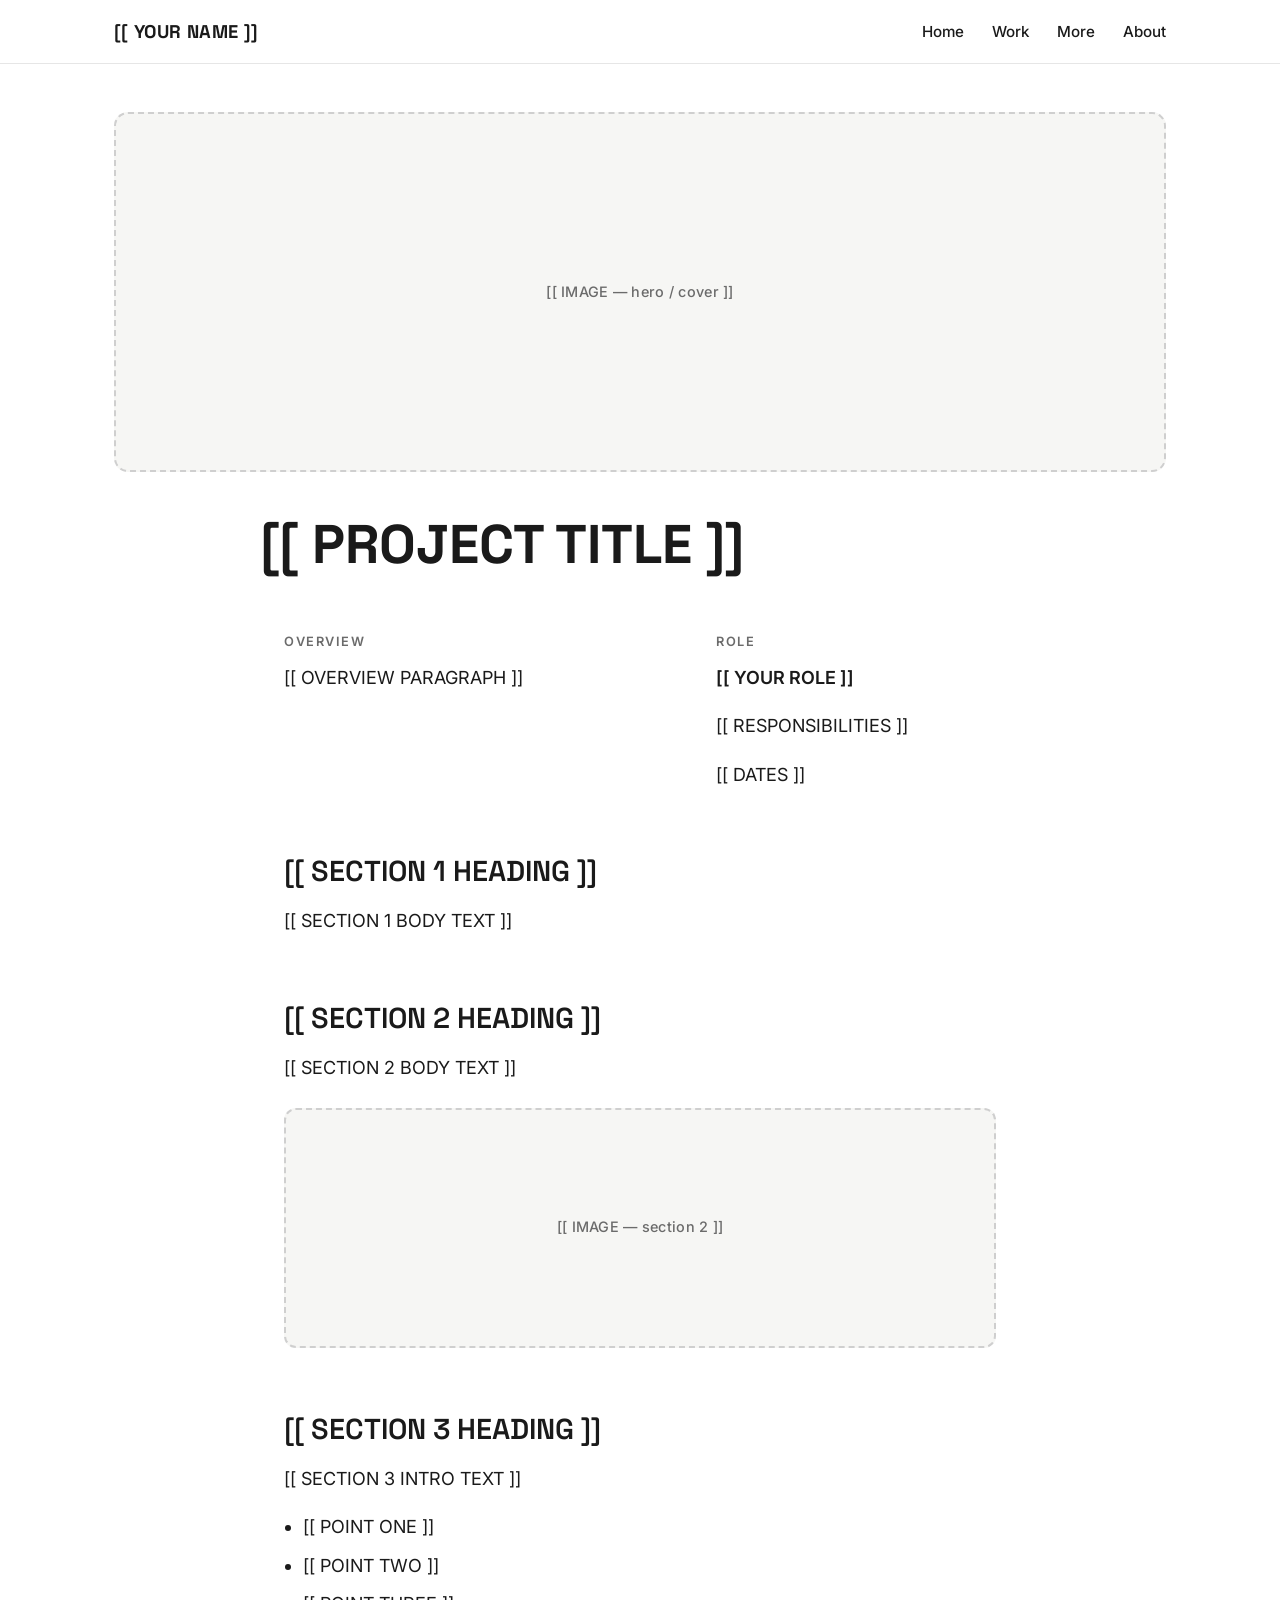
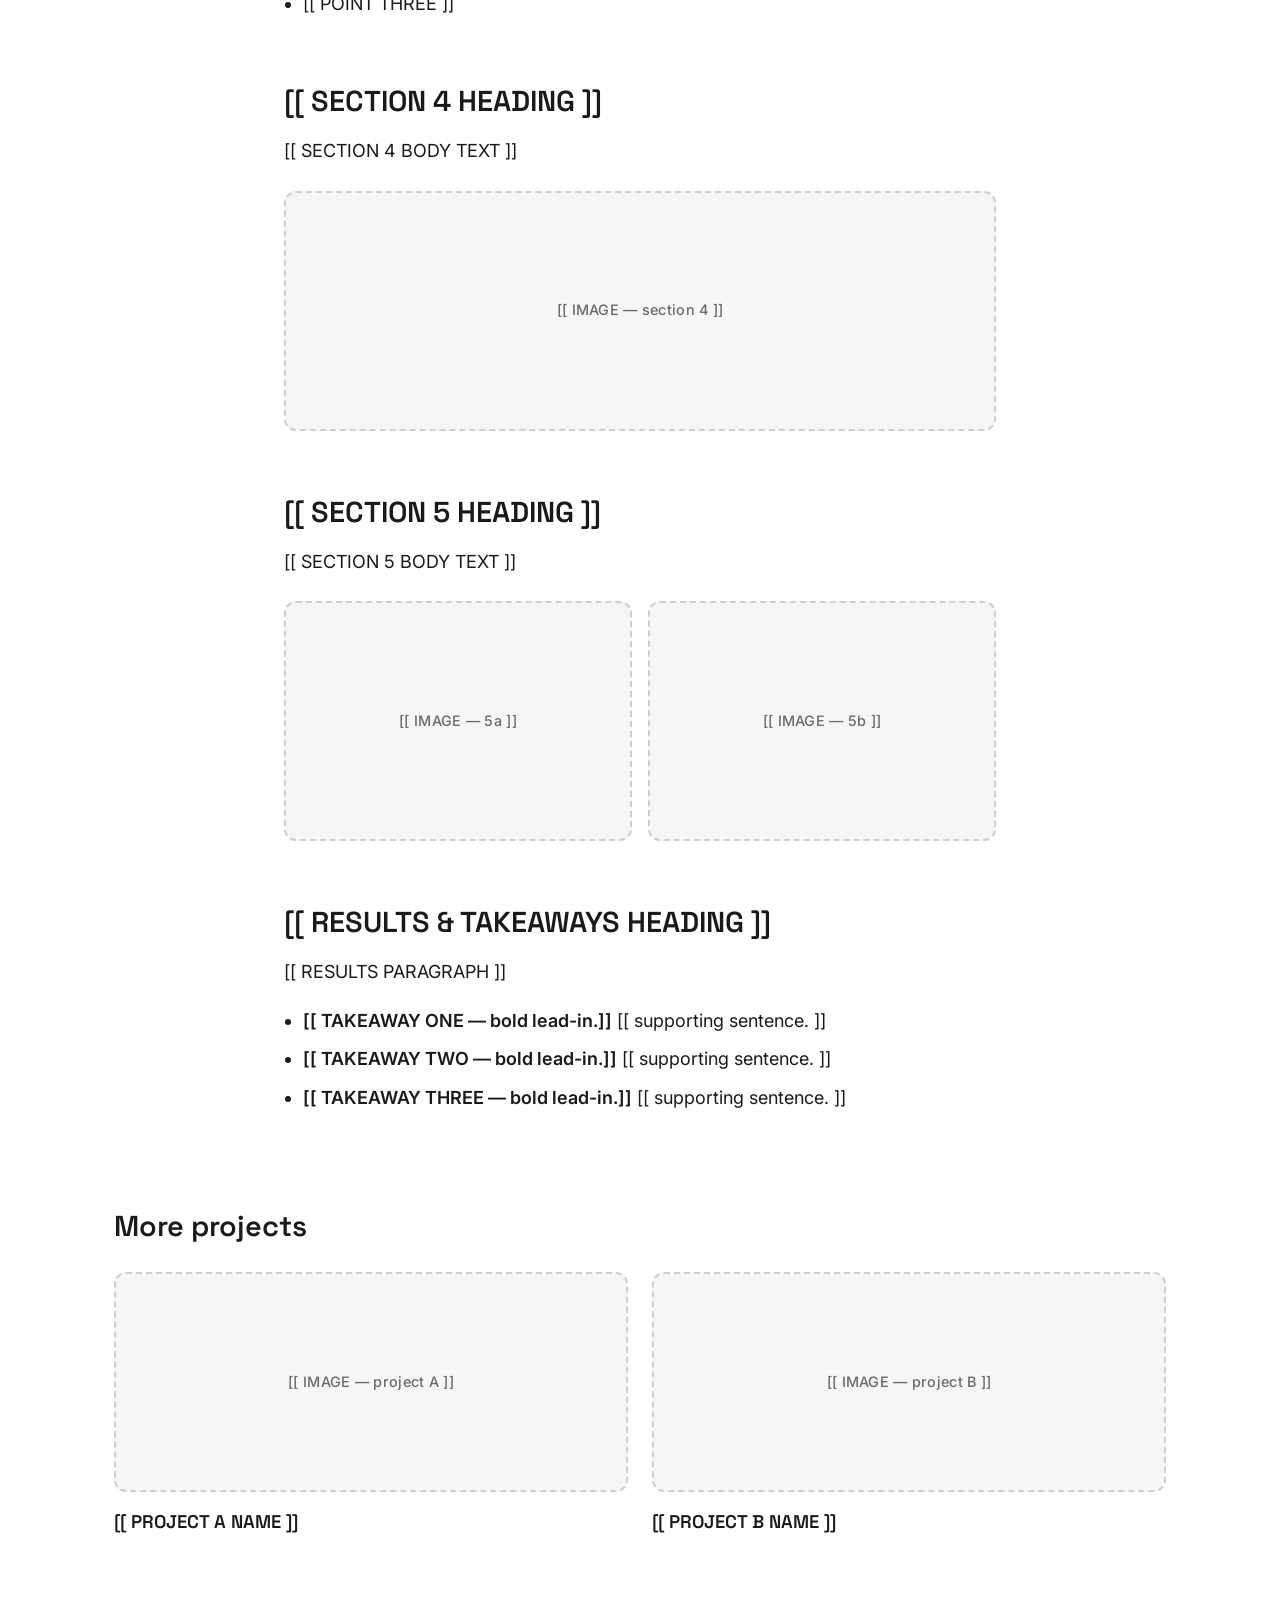
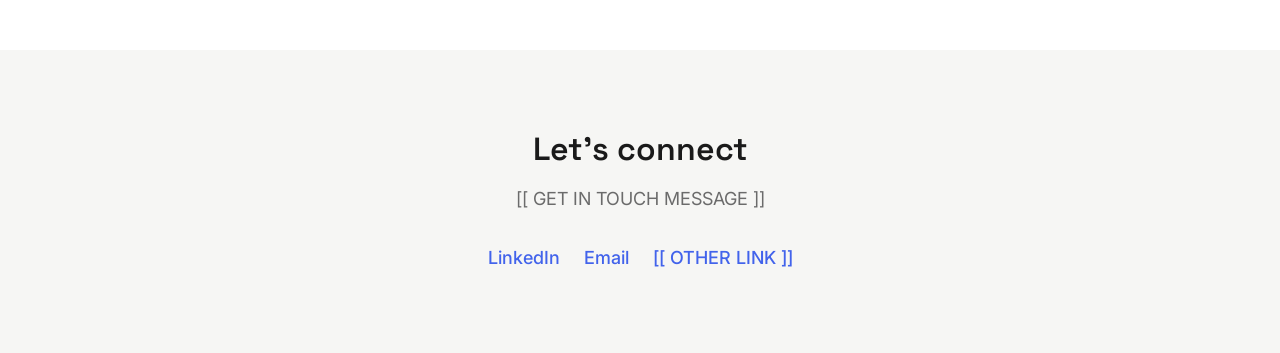
==== index.html @ fa7a8d8b "Add files via upload" ====
<!DOCTYPE html>
<!--
  ===================================================================
  PORTFOLIO CASE-STUDY TEMPLATE
  ===================================================================
  HOW TO USE THIS FILE:

  1. Find placeholders by searching (Ctrl/Cmd + F) for two square
     brackets:  [[
     Every spot you need to edit looks like:  [[ SOMETHING ]]
     Replace the whole thing (brackets included) with your content.

  2. To add an IMAGE: each grey dashed box is an image slot. Put your
     image file in the /images folder, then follow the comment right
     above the box — you just swap the <div> for an <img> tag.

  3. Nav links, social links, and "More projects" links use href="#".
     Replace the # with the real page or URL.

  4. You can DELETE any <section> you don't need, or COPY one to add
     more. Each content block is clearly labelled below.
  ===================================================================
-->
<html lang="en">
<head>
  <meta charset="UTF-8" />
  <meta name="viewport" content="width=device-width, initial-scale=1.0" />

  <!-- [[ PAGE TITLE — shows in the browser tab ]] -->
  <title>[[ PROJECT NAME ]] — [[ YOUR NAME ]]</title>

  <!-- [[ SEO DESCRIPTION — one sentence about this project ]] -->
  <meta name="description" content="[[ SHORT PROJECT DESCRIPTION ]]" />

  <link rel="preconnect" href="https://fonts.googleapis.com" />
  <link rel="preconnect" href="https://fonts.gstatic.com" crossorigin />
  <link href="https://fonts.googleapis.com/css2?family=Inter:wght@400;500;600&family=Space+Grotesk:wght@500;600;700&display=swap" rel="stylesheet" />
  <link rel="stylesheet" href="style.css" />
</head>
<body>

  <!-- ============================ NAV ============================ -->
  <header class="nav">
    <div class="nav__inner">

      <!-- [[ LOGO / YOUR NAME ]] -->
      <a class="nav__logo" href="index.html">[[ YOUR NAME ]]</a>

      <button class="nav__toggle" aria-label="Open menu" aria-expanded="false">
        <span></span><span></span><span></span>
      </button>

      <nav class="nav__menu">
        <!-- Replace href="#" with your real links. Rename labels freely. -->
        <a href="#">Home</a>

        <div class="nav__dropdown">
          <button class="nav__dropbtn">Work</button>
          <div class="nav__droplist">
            <a href="#">[[ PROJECT 1 ]]</a>
            <a href="#">[[ PROJECT 2 ]]</a>
            <a href="#">[[ PROJECT 3 ]]</a>
          </div>
        </div>

        <div class="nav__dropdown">
          <button class="nav__dropbtn">More</button>
          <div class="nav__droplist">
            <a href="#">[[ LINK A ]]</a>
            <a href="#">[[ LINK B ]]</a>
            <a href="#">[[ LINK C ]]</a>
          </div>
        </div>

        <a href="#">About</a>
      </nav>
    </div>
  </header>

  <main>

    <!-- ============================ HERO ============================ -->
    <section class="hero">
      <!-- HERO IMAGE: drop your file in /images, then replace the div below with:
           <img class="hero__img" src="images/hero.png" alt="[[ describe the image ]]" /> -->
      <div class="img-ph img-ph--hero">[[ IMAGE — hero / cover ]]</div>

      <!-- [[ PROJECT TITLE ]] -->
      <h1 class="hero__title">[[ PROJECT TITLE ]]</h1>
    </section>

    <!-- ===================== OVERVIEW + ROLE ===================== -->
    <section class="grid2">
      <div>
        <h2 class="eyebrow">Overview</h2>
        <!-- [[ OVERVIEW — 2 to 4 sentences on what the project was and the goal ]] -->
        <p>[[ OVERVIEW PARAGRAPH ]]</p>
      </div>
      <div>
        <h2 class="eyebrow">Role</h2>
        <!-- [[ YOUR ROLE — e.g. Product Designer ]] -->
        <p><strong>[[ YOUR ROLE ]]</strong></p>
        <!-- [[ WHAT YOU DID — e.g. Research, UI, Prototyping ]] -->
        <p>[[ RESPONSIBILITIES ]]</p>
        <!-- [[ TIMEFRAME — e.g. Jan 2025 – Present ]] -->
        <p>[[ DATES ]]</p>
      </div>
    </section>

    <!-- =====================================================================
         CONTENT BLOCKS
         Each block = a heading + text, with an optional image slot.
         Copy a whole <section> to add more. Delete any you don't need.
    ====================================================================== -->

    <!-- ---- Block 1 (text only) ---- -->
    <section class="block">
      <h2>[[ SECTION 1 HEADING ]]</h2>
      <p>[[ SECTION 1 BODY TEXT ]]</p>
    </section>

    <!-- ---- Block 2 (text + image) ---- -->
    <section class="block">
      <h2>[[ SECTION 2 HEADING ]]</h2>
      <p>[[ SECTION 2 BODY TEXT ]]</p>
      <!-- IMAGE: replace the div below with:
           <img class="block__img" src="images/section-2.png" alt="[[ describe ]]" /> -->
      <div class="img-ph">[[ IMAGE — section 2 ]]</div>
    </section>

    <!-- ---- Block 3 (text + bullet list) ---- -->
    <section class="block">
      <h2>[[ SECTION 3 HEADING ]]</h2>
      <p>[[ SECTION 3 INTRO TEXT ]]</p>
      <ul>
        <li>[[ POINT ONE ]]</li>
        <li>[[ POINT TWO ]]</li>
        <li>[[ POINT THREE ]]</li>
      </ul>
    </section>

    <!-- ---- Block 4 (text + image) ---- -->
    <section class="block">
      <h2>[[ SECTION 4 HEADING ]]</h2>
      <p>[[ SECTION 4 BODY TEXT ]]</p>
      <!-- IMAGE: replace the div below with:
           <img class="block__img" src="images/section-4.png" alt="[[ describe ]]" /> -->
      <div class="img-ph">[[ IMAGE — section 4 ]]</div>
    </section>

    <!-- ---- Block 5 (text + two images side by side) ---- -->
    <section class="block">
      <h2>[[ SECTION 5 HEADING ]]</h2>
      <p>[[ SECTION 5 BODY TEXT ]]</p>
      <div class="img-row">
        <!-- IMAGE: replace each div with <img class="block__img" src="images/..." alt="..."> -->
        <div class="img-ph">[[ IMAGE — 5a ]]</div>
        <div class="img-ph">[[ IMAGE — 5b ]]</div>
      </div>
    </section>

    <!-- ---- Block 6 (results / takeaways) ---- -->
    <section class="block">
      <h2>[[ RESULTS &amp; TAKEAWAYS HEADING ]]</h2>
      <p>[[ RESULTS PARAGRAPH ]]</p>
      <ul>
        <li><strong>[[ TAKEAWAY ONE — bold lead-in.]]</strong> [[ supporting sentence. ]]</li>
        <li><strong>[[ TAKEAWAY TWO — bold lead-in.]]</strong> [[ supporting sentence. ]]</li>
        <li><strong>[[ TAKEAWAY THREE — bold lead-in.]]</strong> [[ supporting sentence. ]]</li>
      </ul>
    </section>

    <!-- ===================== MORE PROJECTS ===================== -->
    <section class="more">
      <h2>More projects</h2>
      <div class="more__grid">
        <!-- Each card links to another case-study page. Duplicate or remove. -->
        <a class="more__card" href="#">
          <!-- IMAGE: replace div with <img src="images/project-a.png" alt="..."> -->
          <div class="img-ph img-ph--card">[[ IMAGE — project A ]]</div>
          <span class="more__label">[[ PROJECT A NAME ]]</span>
        </a>
        <a class="more__card" href="#">
          <div class="img-ph img-ph--card">[[ IMAGE — project B ]]</div>
          <span class="more__label">[[ PROJECT B NAME ]]</span>
        </a>
      </div>
    </section>

  </main>

  <!-- ============================ FOOTER ============================ -->
  <footer class="footer">
    <h2 class="footer__title">Let's connect</h2>
    <!-- [[ FOOTER TAGLINE ]] -->
    <p class="footer__text">[[ GET IN TOUCH MESSAGE ]]</p>
    <div class="footer__links">
      <!-- Replace # with your real links / email -->
      <a href="#">LinkedIn</a>
      <a href="mailto:[[ YOUR EMAIL ]]">Email</a>
      <a href="#">[[ OTHER LINK ]]</a>
    </div>
  </footer>

  <script src="script.js"></script>
</body>
</html>
---- style.css ----
/* =====================================================================
   PORTFOLIO TEMPLATE — STYLES
   Quick edits:
   - Change the accent colour: edit  --accent  below.
   - Change fonts: edit  --font-display  and  --font-body  below
     (and the <link> in index.html if you pick different Google Fonts).
   ===================================================================== */

:root {
  --accent: #4263eb;          /* links + hover. Change this to rebrand.   */
  --ink: #1a1a1a;             /* main text                                */
  --ink-soft: #6b6b6b;        /* secondary text                          */
  --line: #e6e6e6;            /* hairline borders                        */
  --bg: #ffffff;
  --bg-soft: #f6f6f4;
  --font-display: "Space Grotesk", system-ui, sans-serif;
  --font-body: "Inter", system-ui, sans-serif;
  --maxw: 760px;              /* width of the reading column             */
}

* { box-sizing: border-box; margin: 0; padding: 0; }

html { scroll-behavior: smooth; }

body {
  font-family: var(--font-body);
  color: var(--ink);
  background: var(--bg);
  line-height: 1.7;
  font-size: 18px;
  -webkit-font-smoothing: antialiased;
}

h1, h2, h3 { font-family: var(--font-display); line-height: 1.2; font-weight: 600; }

p { margin-bottom: 1.1rem; }
p:last-child { margin-bottom: 0; }

a { color: var(--accent); text-decoration: none; }
a:hover { text-decoration: underline; }

strong { font-weight: 600; }

ul { margin: 0 0 1.1rem 1.2rem; }
li { margin-bottom: 0.5rem; }

/* ----------------------------- NAV ----------------------------- */
.nav {
  position: sticky; top: 0; z-index: 50;
  background: rgba(255,255,255,0.9);
  backdrop-filter: saturate(180%) blur(10px);
  border-bottom: 1px solid var(--line);
}
.nav__inner {
  max-width: 1100px; margin: 0 auto;
  display: flex; align-items: center; justify-content: space-between;
  padding: 1rem 1.5rem;
}
.nav__logo {
  font-family: var(--font-display);
  font-weight: 700; font-size: 1.15rem; letter-spacing: 0.02em;
  color: var(--ink); text-decoration: none;
}
.nav__menu { display: flex; align-items: center; gap: 1.75rem; }
.nav__menu > a,
.nav__dropbtn {
  font-family: var(--font-body);
  font-size: 0.95rem; font-weight: 500;
  color: var(--ink); background: none; border: none; cursor: pointer;
  padding: 0; text-decoration: none;
}
.nav__menu > a:hover,
.nav__dropbtn:hover { color: var(--accent); text-decoration: none; }

.nav__dropdown { position: relative; }
.nav__droplist {
  position: absolute; top: 140%; left: 50%; transform: translateX(-50%);
  background: var(--bg); border: 1px solid var(--line); border-radius: 10px;
  padding: 0.4rem; min-width: 170px;
  box-shadow: 0 8px 28px rgba(0,0,0,0.08);
  opacity: 0; visibility: hidden; transition: opacity 0.15s, top 0.15s;
}
.nav__dropdown:hover .nav__droplist,
.nav__dropdown:focus-within .nav__droplist { opacity: 1; visibility: visible; top: 130%; }
.nav__droplist a {
  display: block; padding: 0.5rem 0.7rem; border-radius: 6px;
  font-size: 0.92rem; color: var(--ink); text-decoration: none;
}
.nav__droplist a:hover { background: var(--bg-soft); color: var(--accent); }

.nav__toggle { display: none; flex-direction: column; gap: 5px; background: none; border: none; cursor: pointer; padding: 6px; }
.nav__toggle span { width: 24px; height: 2px; background: var(--ink); transition: 0.25s; }

/* ----------------------------- HERO ---------------------------- */
.hero { max-width: 1100px; margin: 0 auto; padding: 3rem 1.5rem 0; }
.hero__img, .hero .img-ph--hero { width: 100%; border-radius: 14px; }
.hero__title {
  font-size: clamp(2.2rem, 5vw, 3.4rem);
  font-weight: 700; margin-top: 2.5rem;
  max-width: var(--maxw); margin-left: auto; margin-right: auto;
}

/* ------------------------ OVERVIEW / ROLE ---------------------- */
.grid2 {
  max-width: var(--maxw); margin: 3.5rem auto 0; padding: 0 1.5rem;
  display: grid; grid-template-columns: 1.4fr 1fr; gap: 2.5rem;
}
.eyebrow {
  font-family: var(--font-body);
  font-size: 0.8rem; font-weight: 600; letter-spacing: 0.12em;
  text-transform: uppercase; color: var(--ink-soft);
  margin-bottom: 0.9rem;
}

/* --------------------------- BLOCKS ---------------------------- */
.block { max-width: var(--maxw); margin: 4rem auto 0; padding: 0 1.5rem; }
.block h2 { font-size: 1.8rem; margin-bottom: 1.1rem; }
.block__img { width: 100%; border-radius: 12px; margin-top: 1.5rem; }
.block .img-ph { margin-top: 1.5rem; }

.img-row { display: grid; grid-template-columns: 1fr 1fr; gap: 1rem; margin-top: 1.5rem; }
.img-row .img-ph { margin-top: 0; }

/* ------------------------ MORE PROJECTS ------------------------ */
.more { max-width: 1100px; margin: 6rem auto 0; padding: 0 1.5rem; }
.more h2 { font-size: 1.8rem; margin-bottom: 1.75rem; }
.more__grid { display: grid; grid-template-columns: 1fr 1fr; gap: 1.5rem; }
.more__card { display: block; color: var(--ink); text-decoration: none; }
.more__card:hover { text-decoration: none; }
.more__card img, .more__card .img-ph--card { width: 100%; border-radius: 12px; }
.more__label { display: block; margin-top: 0.9rem; font-family: var(--font-display); font-weight: 600; font-size: 1.15rem; }
.more__card:hover .more__label { color: var(--accent); }

/* --------------------------- FOOTER ---------------------------- */
.footer {
  margin-top: 7rem; padding: 5rem 1.5rem;
  background: var(--bg-soft); text-align: center;
}
.footer__title { font-size: 2rem; }
.footer__text { color: var(--ink-soft); margin: 1rem auto 1.75rem; max-width: 460px; }
.footer__links { display: flex; gap: 1.5rem; justify-content: center; flex-wrap: wrap; }
.footer__links a { font-weight: 500; }

/* --------------------- IMAGE PLACEHOLDERS ---------------------- */
/* These grey dashed boxes mark where images go. Replace them with
   <img> tags as described in index.html. They are only scaffolding. */
.img-ph {
  display: flex; align-items: center; justify-content: center;
  text-align: center; padding: 1rem;
  min-height: 240px;
  background: var(--bg-soft);
  border: 2px dashed #cfcfcf; border-radius: 12px;
  color: var(--ink-soft); font-size: 0.9rem; font-weight: 500;
  letter-spacing: 0.02em;
}
.img-ph--hero { min-height: 360px; }
.img-ph--card { min-height: 220px; }

/* --------------------------- MOBILE ---------------------------- */
@media (max-width: 720px) {
  body { font-size: 17px; }
  .nav__toggle { display: flex; }
  .nav__menu {
    position: absolute; top: 100%; left: 0; right: 0;
    flex-direction: column; align-items: flex-start; gap: 0.25rem;
    background: var(--bg); border-bottom: 1px solid var(--line);
    padding: 1rem 1.5rem; display: none;
  }
  .nav__menu.is-open { display: flex; }
  .nav__dropdown { width: 100%; }
  .nav__droplist {
    position: static; transform: none; opacity: 1; visibility: visible;
    box-shadow: none; border: none; padding: 0 0 0 1rem; min-width: 0;
  }
  .nav__dropbtn { padding: 0.4rem 0; }
  .nav__menu > a { padding: 0.4rem 0; }
  .grid2 { grid-template-columns: 1fr; gap: 2rem; }
  .more__grid, .img-row { grid-template-columns: 1fr; }
}
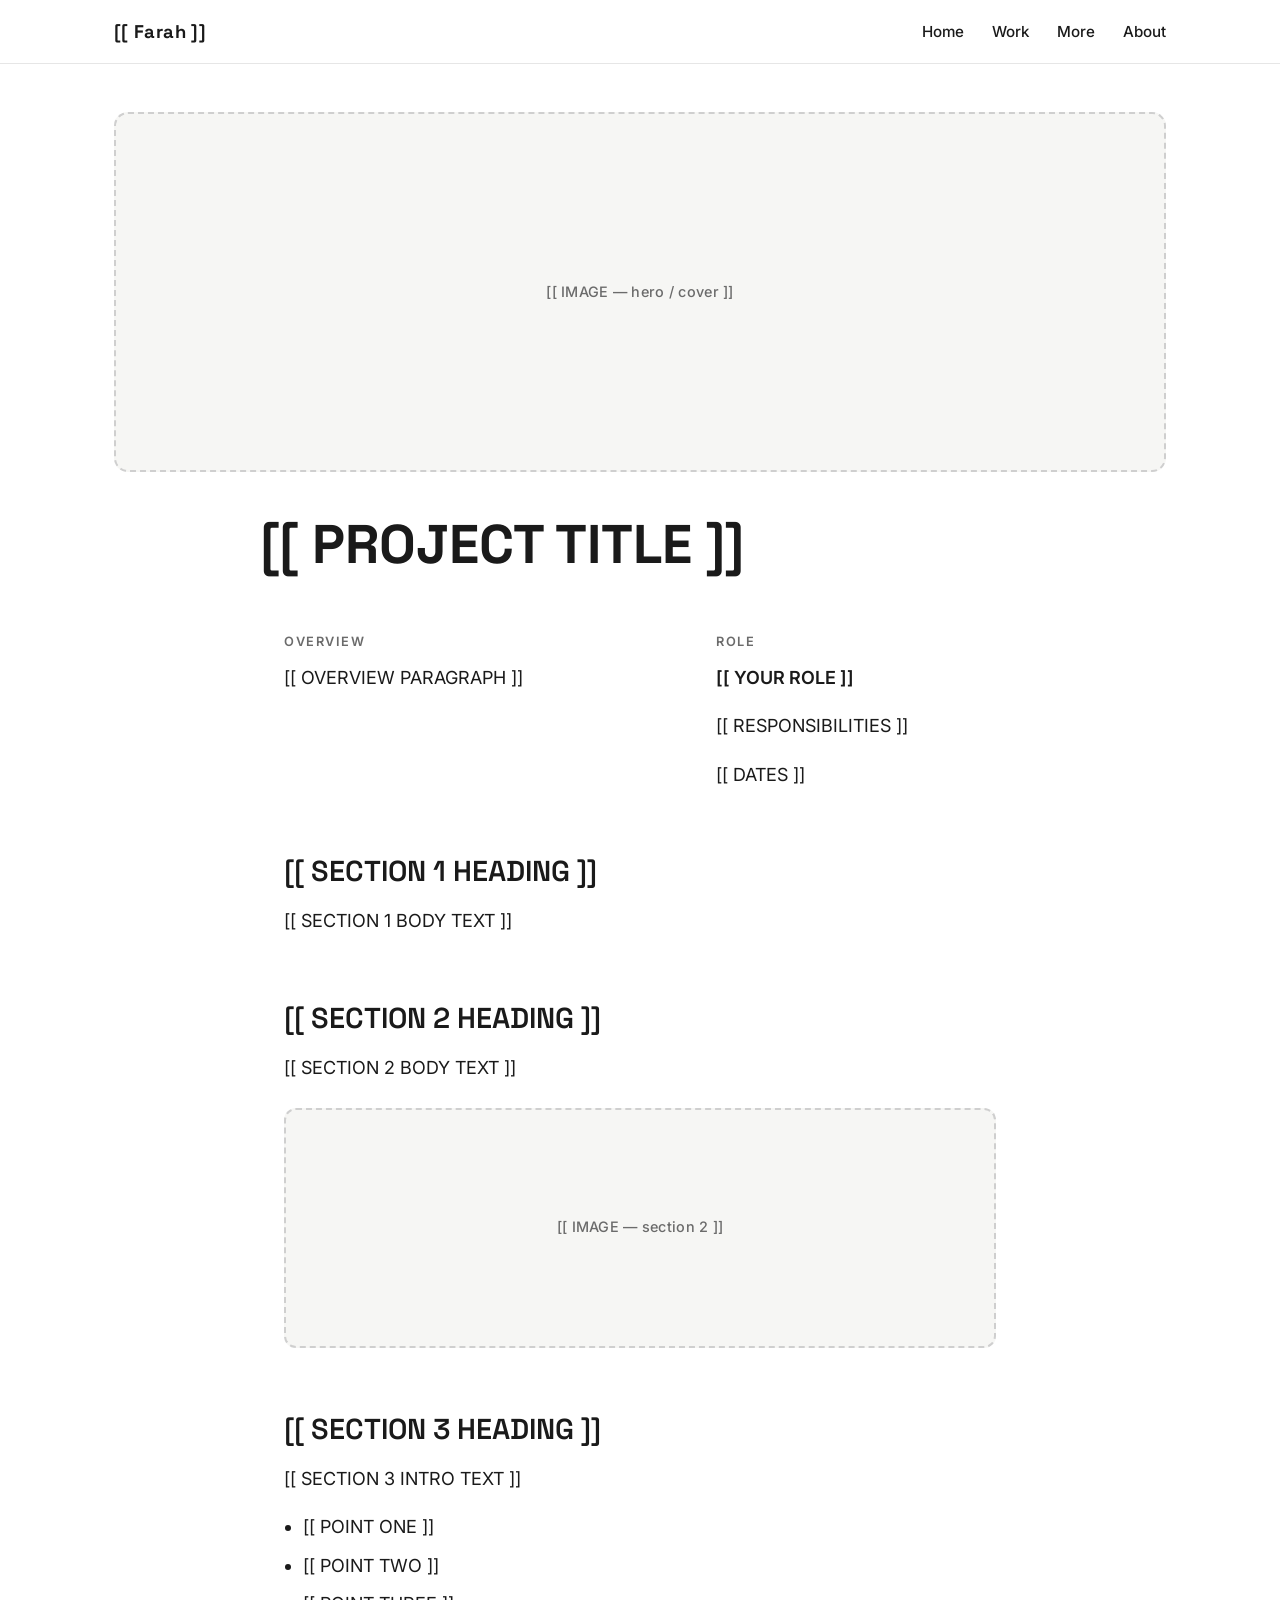
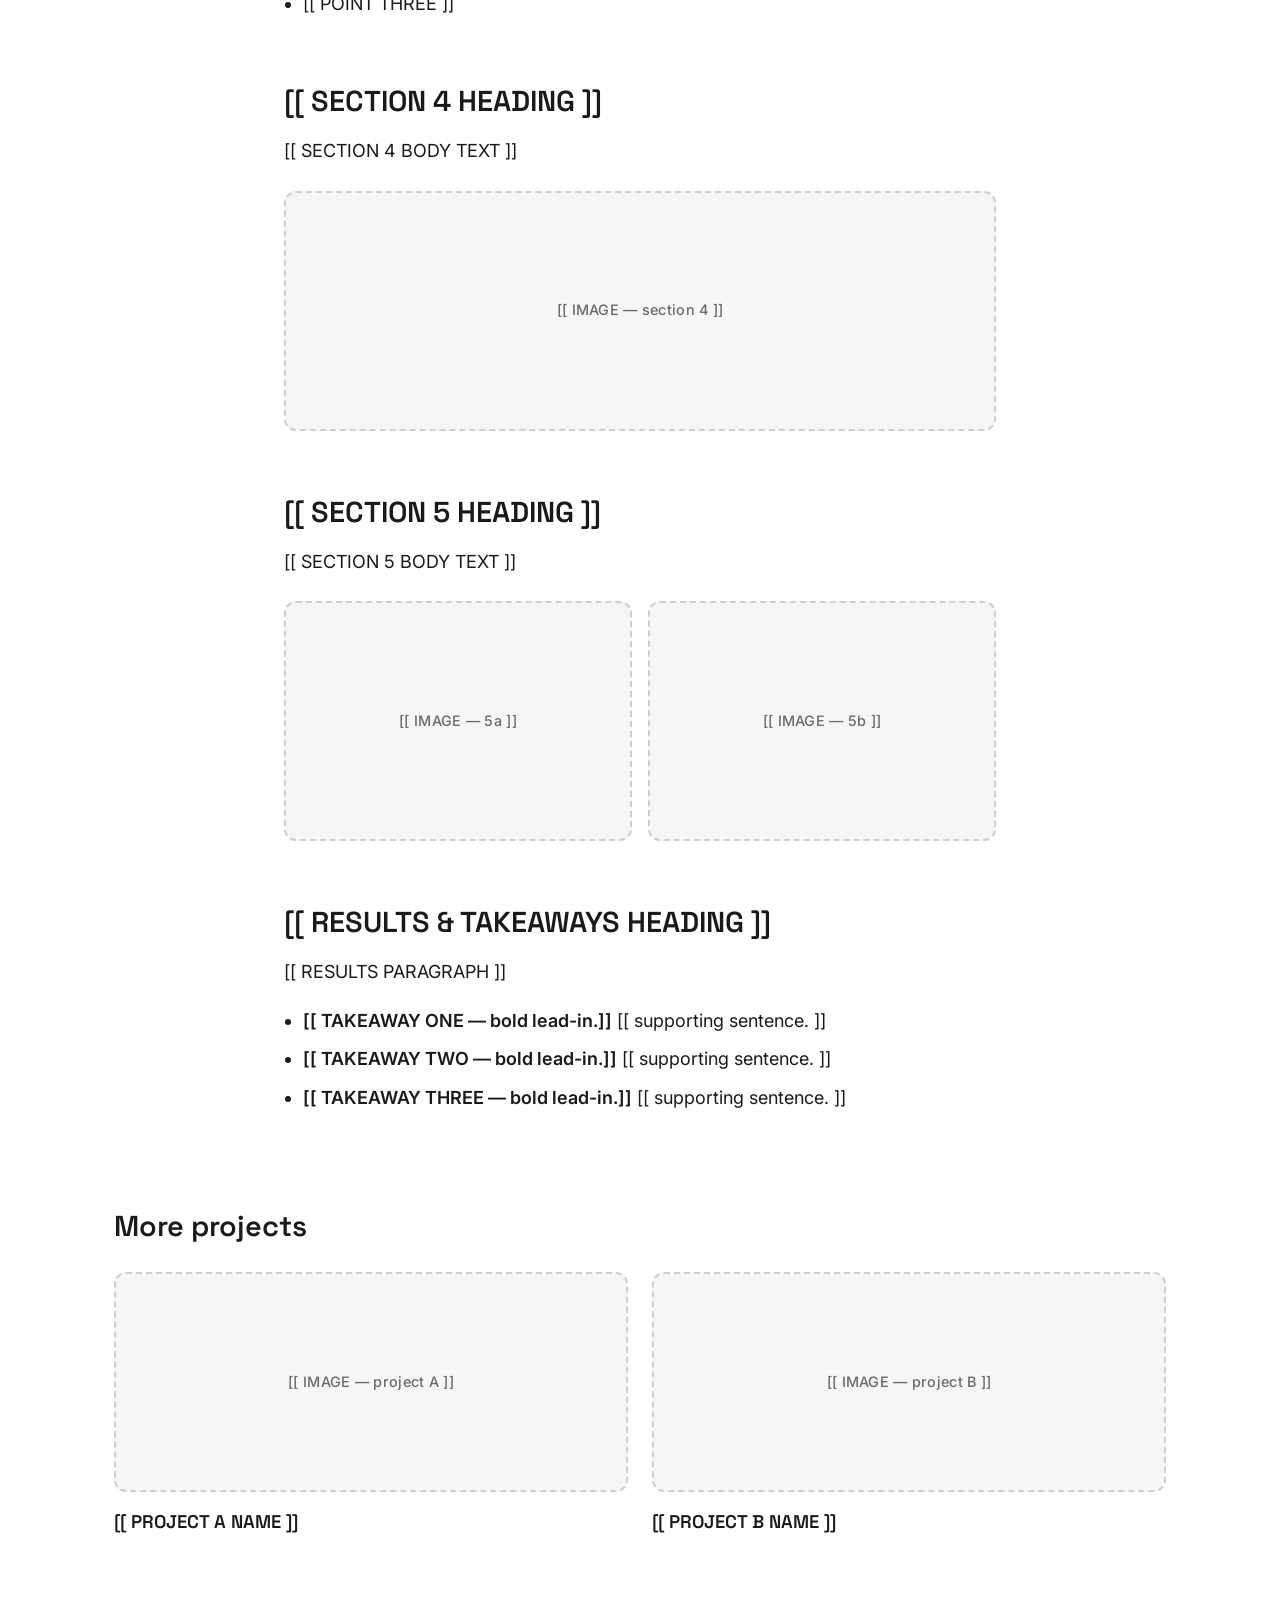
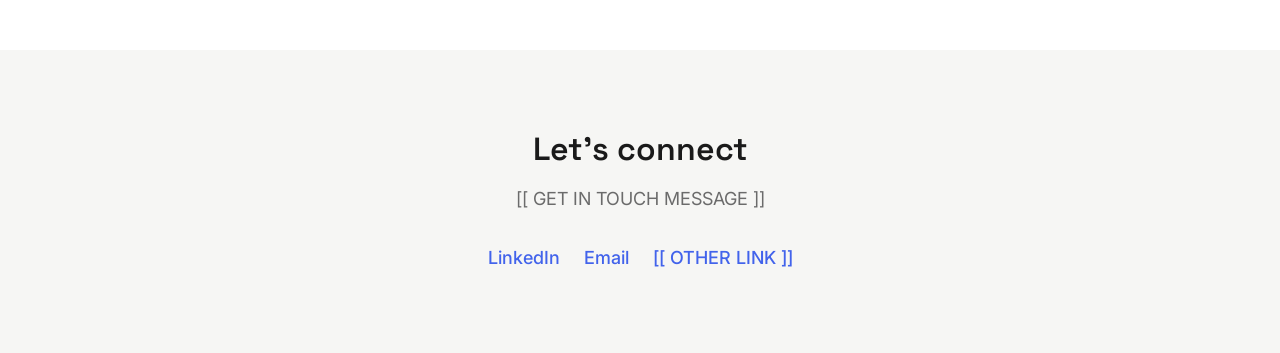
==== commit 2e17944e: "name as logo" ====
--- a/index.html
+++ b/index.html
@@ -27,7 +27,7 @@
   <meta name="viewport" content="width=device-width, initial-scale=1.0" />
 
   <!-- [[ PAGE TITLE — shows in the browser tab ]] -->
-  <title>[[ PROJECT NAME ]] — [[ YOUR NAME ]]</title>
+  <title>[[ PROJECT NAME ]] — [[ Farah ]]</title>
 
   <!-- [[ SEO DESCRIPTION — one sentence about this project ]] -->
   <meta name="description" content="[[ SHORT PROJECT DESCRIPTION ]]" />
@@ -43,8 +43,8 @@
   <header class="nav">
     <div class="nav__inner">
 
-      <!-- [[ LOGO / YOUR NAME ]] -->
-      <a class="nav__logo" href="index.html">[[ YOUR NAME ]]</a>
+      <!-- [[ LOGO / Farah ]] -->
+      <a class="nav__logo" href="index.html">[[ Farah ]]</a>
 
       <button class="nav__toggle" aria-label="Open menu" aria-expanded="false">
         <span></span><span></span><span></span>
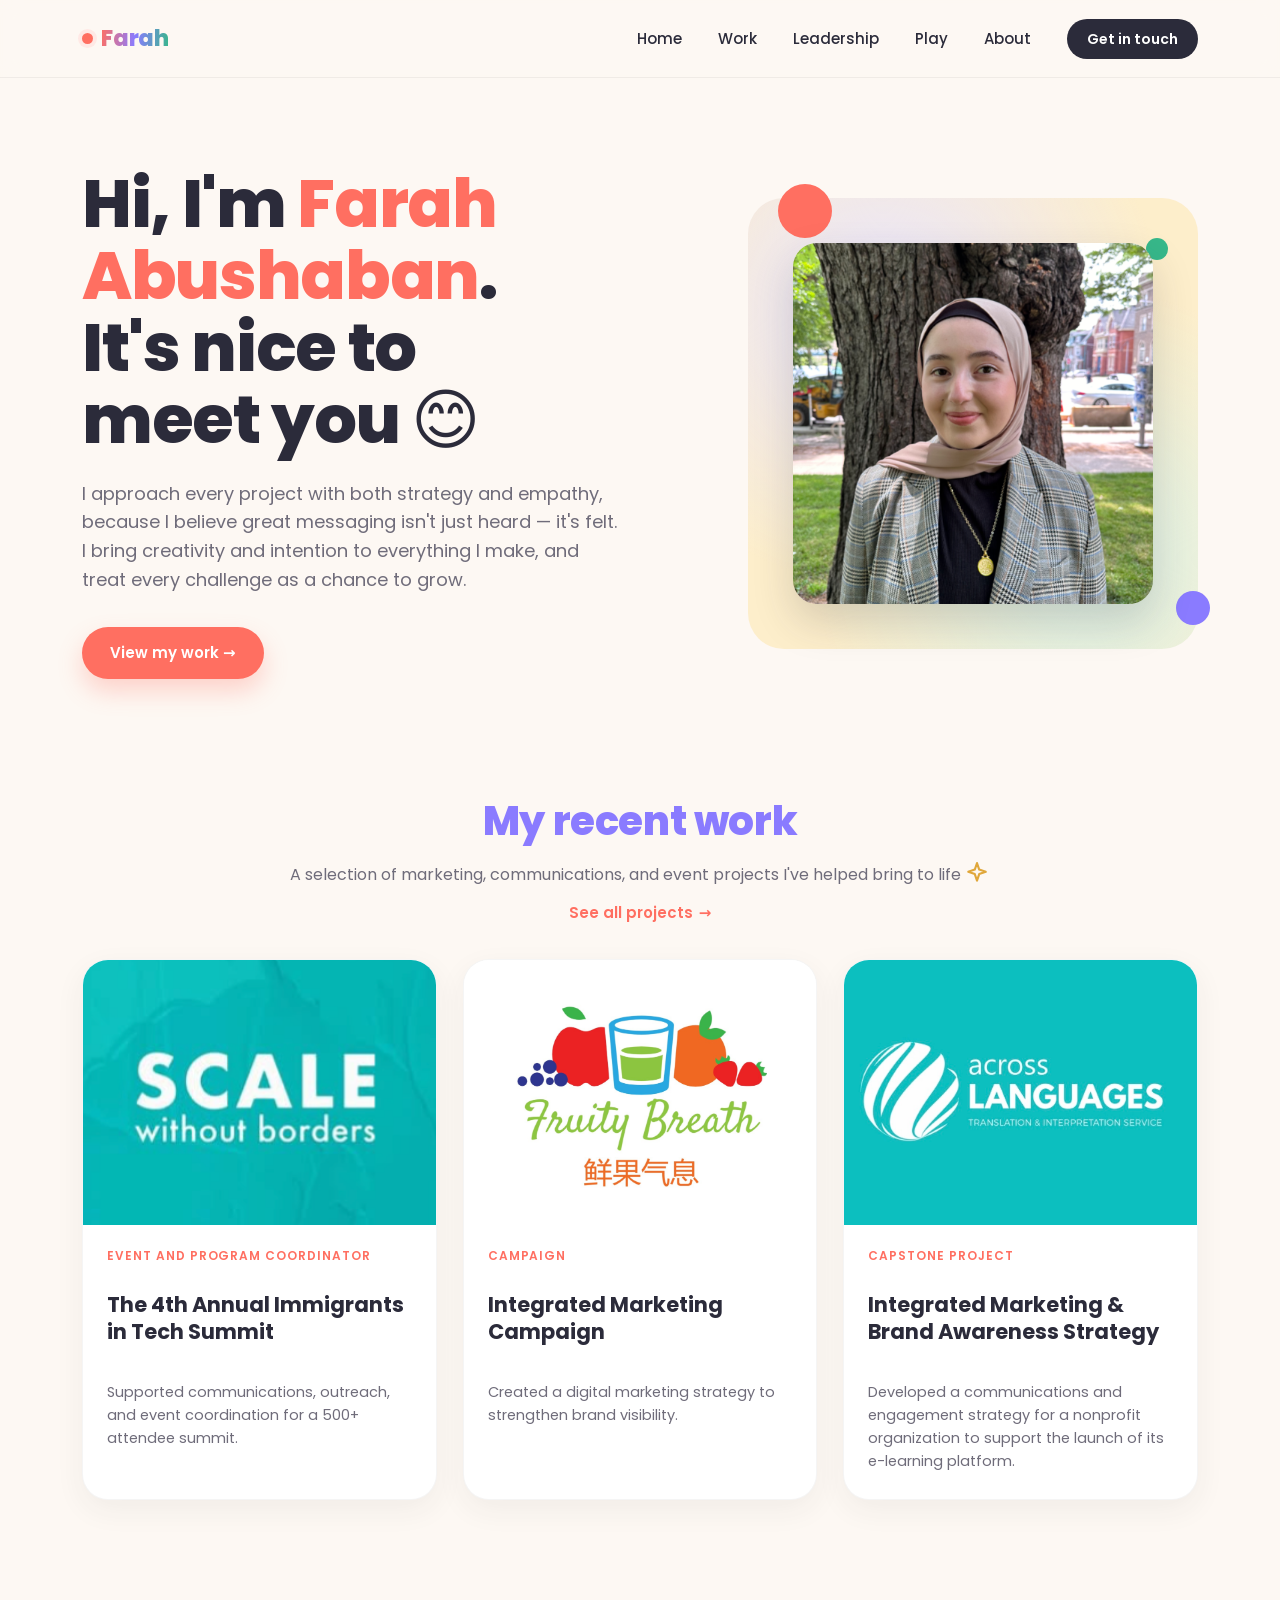
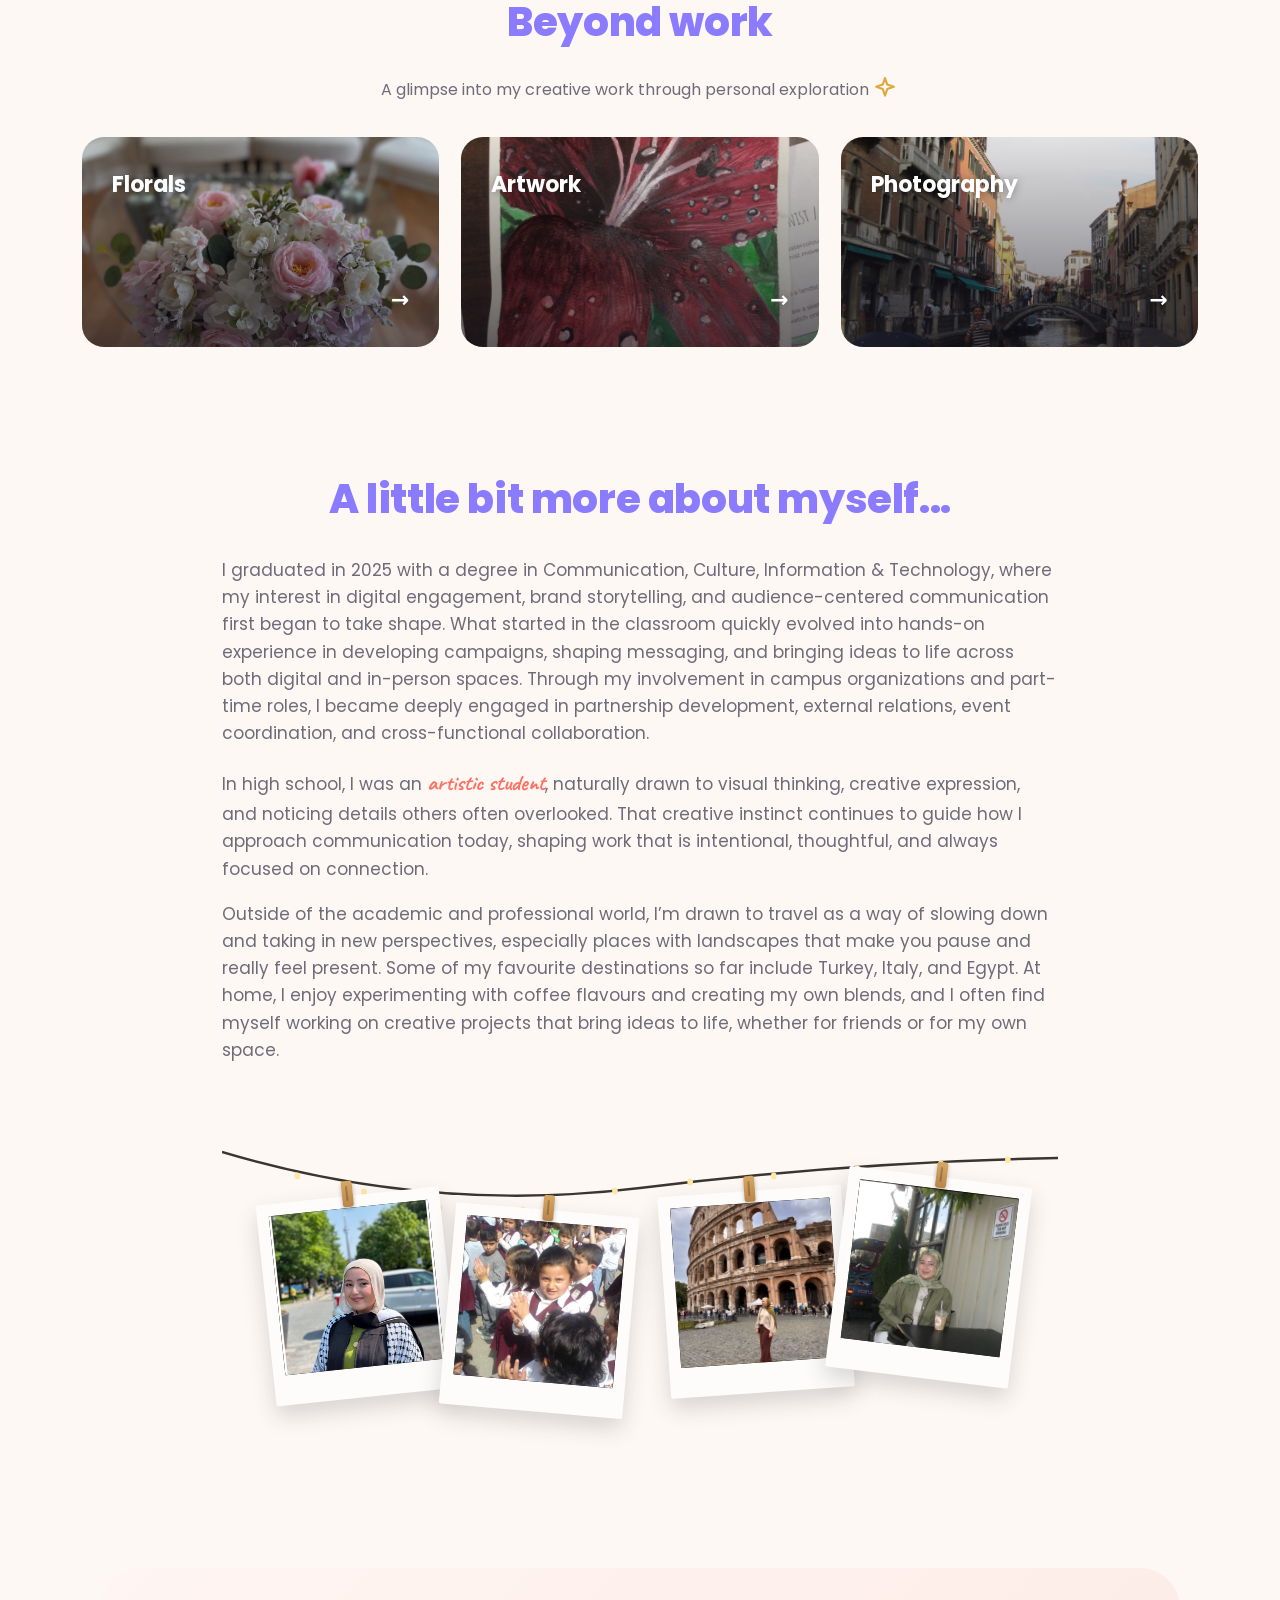
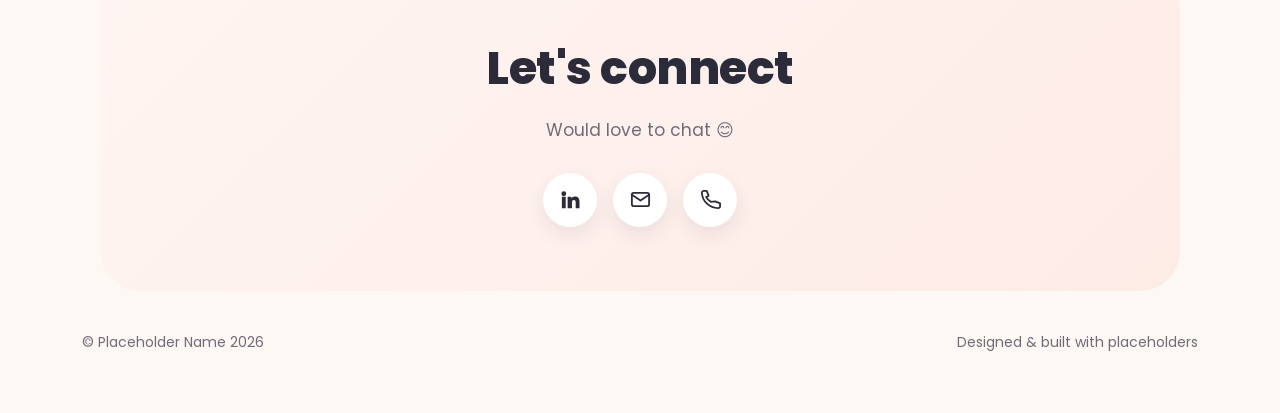
==== commit c6e64826: "add more files" ====
--- a/index.html
+++ b/index.html
@@ -1,207 +1,420 @@
 <!DOCTYPE html>
-<!--
-  ===================================================================
-  PORTFOLIO CASE-STUDY TEMPLATE
-  ===================================================================
-  HOW TO USE THIS FILE:
-
-  1. Find placeholders by searching (Ctrl/Cmd + F) for two square
-     brackets:  [[
-     Every spot you need to edit looks like:  [[ SOMETHING ]]
-     Replace the whole thing (brackets included) with your content.
-
-  2. To add an IMAGE: each grey dashed box is an image slot. Put your
-     image file in the /images folder, then follow the comment right
-     above the box — you just swap the <div> for an <img> tag.
-
-  3. Nav links, social links, and "More projects" links use href="#".
-     Replace the # with the real page or URL.
-
-  4. You can DELETE any <section> you don't need, or COPY one to add
-     more. Each content block is clearly labelled below.
-  ===================================================================
--->
 <html lang="en">
 <head>
-  <meta charset="UTF-8" />
-  <meta name="viewport" content="width=device-width, initial-scale=1.0" />
-
-  <!-- [[ PAGE TITLE — shows in the browser tab ]] -->
-  <title>[[ PROJECT NAME ]] — [[ Farah ]]</title>
-
-  <!-- [[ SEO DESCRIPTION — one sentence about this project ]] -->
-  <meta name="description" content="[[ SHORT PROJECT DESCRIPTION ]]" />
-
-  <link rel="preconnect" href="https://fonts.googleapis.com" />
-  <link rel="preconnect" href="https://fonts.gstatic.com" crossorigin />
-  <link href="https://fonts.googleapis.com/css2?family=Inter:wght@400;500;600&family=Space+Grotesk:wght@500;600;700&display=swap" rel="stylesheet" />
-  <link rel="stylesheet" href="style.css" />
+<meta charset="UTF-8">
+<meta name="viewport" content="width=device-width, initial-scale=1">
+<title>Portfolio — Placeholder</title>
+<link rel="preconnect" href="https://fonts.googleapis.com">
+<link rel="preconnect" href="https://fonts.gstatic.com" crossorigin>
+<link href="https://fonts.googleapis.com/css2?family=Caveat:wght@700&family=Poppins:wght@400;500;600;700;800&display=swap" rel="stylesheet">
+<style>
+  :root{
+    --bg:#fdf8f3;
+    --ink:#2b2b3a;
+    --muted:#6f6c7a;
+    --accent:#ff6f61;        /* coral */
+    --accent-soft:#ffe9e5;
+    --lilac:#e9e5ff;
+    --mint:#dcf2e8;
+    --butter:#fdeecb;
+    --card-radius:26px;
+    --nav-h:78px;
+  }
+
+  *{box-sizing:border-box;}
+  html{scroll-behavior:smooth;}
+  body{
+    margin:0;
+    font-family:'Poppins',system-ui,sans-serif;
+    background:var(--bg);
+    color:var(--ink);
+    -webkit-font-smoothing:antialiased;
+    line-height:1.6;
+  }
+  a{color:inherit;text-decoration:none;}
+
+  /* ---------- placeholder image helper ---------- */
+  .ph{
+    position:relative;
+    background-color:#efe9e2;
+    background-image:repeating-linear-gradient(45deg,
+      rgba(0,0,0,.045) 0 12px, rgba(0,0,0,0) 12px 24px);
+    display:flex;align-items:center;justify-content:center;
+    color:#9a958c;
+    font-family:ui-monospace,'SF Mono',Menlo,monospace;
+    font-size:12px;letter-spacing:.06em;text-transform:uppercase;
+    overflow:hidden;
+  }
+
+  /* ---------- nav ---------- */
+  header{
+    position:sticky;top:0;z-index:50;
+    height:var(--nav-h);
+    background:rgba(253,248,243,.85);
+    backdrop-filter:blur(10px);
+    border-bottom:1px solid rgba(0,0,0,.05);
+  }
+  nav{
+    max-width:1180px;margin:0 auto;height:100%;padding:0 32px;
+    display:flex;align-items:center;justify-content:space-between;
+  }
+  .logo{font-weight:800;font-size:22px;letter-spacing:-.01em;display:inline-flex;align-items:center;gap:8px;}
+  .logo .dot{width:11px;height:11px;border-radius:50%;background:var(--accent);box-shadow:0 0 0 4px var(--accent-soft);flex:none;transition:transform .25s ease;}
+  .logo .name{
+    background:linear-gradient(95deg,var(--accent) 0%,#8a7bff 50%,#37b88a 100%);
+    -webkit-background-clip:text;background-clip:text;color:transparent;
+    position:relative;
+  }
+  .logo .name::after{content:"";position:absolute;left:0;right:0;bottom:-3px;height:5px;border-radius:4px;
+    background:var(--accent-soft);transform:scaleX(.0);transform-origin:left;transition:transform .25s ease;}
+  .logo:hover .name::after{transform:scaleX(1);}
+  .logo:hover .dot{transform:translateY(-3px) scale(1.15);}
+  .nav-links{display:flex;align-items:center;gap:36px;font-weight:500;font-size:15px;}
+  .nav-links > li{position:relative;list-style:none;}
+  .nav-links ul{list-style:none;margin:0;padding:0;}
+  .nav-links a:hover{color:var(--accent);}
+
+  .has-menu > span{cursor:default;display:inline-flex;align-items:center;gap:6px;transition:color .18s ease;}
+  .has-menu:hover > span{color:var(--accent);}
+  .has-menu > span::after{content:"";width:6px;height:6px;border-right:2px solid currentColor;border-bottom:2px solid currentColor;transform:rotate(45deg);margin-top:-3px;opacity:.6;}
+  .dropdown{
+    position:absolute;top:calc(100% + 14px);left:50%;transform:translateX(-50%) translateY(8px);
+    background:#fff;border-radius:18px;padding:10px;min-width:180px;
+    box-shadow:0 18px 40px rgba(43,43,58,.12);
+    opacity:0;visibility:hidden;transition:.18s ease;
+  }
+  .dropdown::before{content:"";position:absolute;top:-16px;left:0;right:0;height:16px;}
+  .has-menu:hover .dropdown{opacity:1;visibility:visible;transform:translateX(-50%) translateY(0);}
+  .dropdown li a{display:block;padding:10px 14px;border-radius:12px;font-size:14px;color:var(--muted);}
+  .dropdown li a:hover{background:var(--accent-soft);color:var(--accent);}
+
+  .nav-cta{
+    background:var(--ink);color:#fff;padding:10px 20px;border-radius:999px;
+    font-weight:600;font-size:14px;transition:.18s ease;
+  }
+  .nav-cta:hover{background:var(--accent);color:#fff;}
+
+  /* ---------- hero ---------- */
+  .hero{
+    max-width:1180px;margin:0 auto;padding:90px 32px 40px;
+    display:grid;grid-template-columns:1.15fr .85fr;gap:56px;align-items:center;
+  }
+  .eyebrow{
+    display:inline-block;font-weight:600;color:var(--accent);
+    background:var(--accent-soft);padding:6px 16px;border-radius:999px;
+    font-size:14px;margin-bottom:22px;
+  }
+  .hero h1{
+    font-size:clamp(40px,5.2vw,68px);line-height:1.08;font-weight:800;
+    margin:0 0 24px;letter-spacing:-.02em;text-wrap:balance;
+  }
+  .hero h1 em{font-style:normal;color:var(--accent);}
+  .hero h1 .u2{color:#8a7bff;}
+  .hero h1 .u3{color:#37b88a;}
+  .hero h1 .u4{color:#e0a73a;}
+  .hero p{font-size:18px;color:var(--muted);max-width:30em;margin:0 0 32px;}
+  .hero-actions{display:flex;gap:14px;flex-wrap:wrap;}
+  .btn{
+    padding:14px 28px;border-radius:999px;font-weight:600;font-size:15px;
+    transition:.18s ease;display:inline-flex;align-items:center;gap:8px;
+  }
+  .btn-primary{background:var(--accent);color:#fff;box-shadow:0 12px 24px rgba(255,111,97,.28);}
+  .btn-primary:hover{transform:translateY(-2px);}
+  .btn-ghost{border:2px solid rgba(43,43,58,.15);}
+  .btn-ghost:hover{border-color:var(--accent);color:var(--accent);}
+
+  .hero-art{
+    aspect-ratio:1/1;border-radius:36px;
+    background:radial-gradient(circle at 30% 25%,var(--lilac),transparent 60%),
+               radial-gradient(circle at 75% 80%,var(--mint),transparent 55%),
+               var(--butter);
+    position:relative;
+  }
+  .hero-art .ph{position:absolute;inset:14%;border-radius:24px;background-color:#f3ede4;}
+  .hero-photo{position:absolute;inset:10%;width:80%;height:80%;object-fit:cover;object-position:center 65%;border-radius:24px;box-shadow:0 18px 40px rgba(43,43,58,.18);}
+  .blob{position:absolute;border-radius:50%;}
+  .blob.a{width:54px;height:54px;background:var(--accent);top:-14px;left:30px;}
+  .blob.b{width:34px;height:34px;background:#8a7bff;bottom:24px;right:-12px;}
+  .blob.c{width:22px;height:22px;background:#37b88a;top:40px;right:30px;}
+
+  /* ---------- work ---------- */
+  section.work{max-width:1180px;margin:0 auto;padding:70px 32px 40px;}
+  .sec-head{display:flex;align-items:end;justify-content:space-between;margin-bottom:34px;gap:20px;flex-wrap:wrap;}
+  .sec-head.center{flex-direction:column;align-items:center;text-align:center;gap:14px;}
+  .sec-head.center h2{color:#8a7bff;}
+  .sec-head.center{margin-bottom:34px;}
+  .sec-head h2{font-size:clamp(28px,3.4vw,40px);font-weight:800;margin:0;letter-spacing:-.01em;}
+  .sec-head p{color:var(--muted);margin:6px 0 0;font-size:16px;}
+  .work-link{color:var(--accent);font-weight:600;font-size:15px;transition:.18s ease;display:inline-flex;align-items:center;gap:6px;}
+  .work-link:hover{color:var(--ink);transform:translateX(4px);}
+  .work-link:hover .wl-arrow{transform:translateX(3px);}
+  .wl-arrow{transition:transform .18s ease;}
+  .sec-sparkle{vertical-align:-7px;margin-left:2px;}
+
+  .work-grid{display:grid;grid-template-columns:repeat(3,1fr);gap:26px;}
+  .work-grid a[href="projects/project-one.html#project-three"]{order:1;}
+  .work-grid a[href="projects/project-one.html#project-one"]{order:2;}
+  .work-grid a[href="projects/project-one.html#project-two"]{order:3;}
+  .card{
+    background:#fff;border-radius:var(--card-radius);overflow:hidden;
+    box-shadow:0 10px 30px rgba(43,43,58,.06);
+    transition:.22s ease;border:1px solid rgba(0,0,0,.04);
+  }
+  .card:hover{transform:translateY(-6px);box-shadow:0 22px 48px rgba(43,43,58,.12);}
+  .card-thumb{aspect-ratio:4/3;}
+  .card-thumb-logo{background-color:#fff !important;display:flex;align-items:center;justify-content:center;padding:0;}
+  .card-thumb-logo img{width:84%;height:84%;object-fit:contain;}
+  .card-thumb-teal{display:flex;align-items:center;justify-content:center;padding:0;overflow:hidden;}
+  .card-thumb-teal img{width:100%;height:100%;object-fit:contain;}
+  .card-thumb-cover{padding:0;overflow:hidden;}
+  .card-thumb-cover img{width:100%;height:100%;object-fit:cover;}
+  .card:nth-child(1) .card-thumb{background-color:#ffe2dd;}
+  .card:nth-child(2) .card-thumb{background-color:#e3f3ec;}
+  .card:nth-child(3) .card-thumb{background-color:#e7e3ff;}
+  .card-body{padding:22px 24px 26px;}
+  .tag{display:block;font-size:12px;font-weight:600;letter-spacing:.08em;text-transform:uppercase;color:var(--accent);line-height:1.5;min-height:3em;}
+  .card-body h3{margin:8px 0 8px;font-size:21px;font-weight:700;line-height:1.3;min-height:3.9em;display:flex;flex-direction:column;justify-content:flex-start;}
+  .card-body p{margin:0;color:var(--muted);font-size:14.5px;}
+
+  /* ---------- play strip ---------- */
+  .play{max-width:1180px;margin:0 auto;padding:50px 32px;}
+  .play-grid{display:grid;grid-template-columns:repeat(3,1fr);gap:22px;}
+  .play-card{
+    border-radius:22px;padding:30px;min-height:210px;position:relative;overflow:hidden;
+    display:flex;flex-direction:column;justify-content:space-between;
+    background-size:cover;background-position:center;
+    transition:.2s ease;color:#fff;
+  }
+  .play-card::before{content:"";position:absolute;inset:0;background:linear-gradient(180deg,rgba(20,18,28,.12) 0%,rgba(20,18,28,.62) 100%);z-index:1;}
+  .play-card > *{position:relative;z-index:2;}
+  .play-card:hover{transform:translateY(-4px);}
+  .play-card h4{margin:0;font-size:22px;font-weight:700;text-shadow:0 1px 8px rgba(0,0,0,.35);}
+  .play-card .arrow{align-self:flex-end;font-weight:700;font-size:22px;text-shadow:0 1px 8px rgba(0,0,0,.35);}
+
+  /* ---------- about ---------- */
+  .about{max-width:900px;margin:30px auto 0;padding:40px 32px 10px;scroll-margin-top:96px;}
+  .about-inner{text-align:center;}
+  .about h2{font-size:clamp(28px,3.4vw,40px);font-weight:800;margin:0 0 26px;letter-spacing:-.01em;color:#8a7bff;}
+  .about-body{text-align:left;}
+  .about-body p{color:var(--muted);font-size:17px;margin:0 0 18px;}
+  .about-body p:last-child{margin-bottom:0;}
+  .funky{font-family:'Caveat',cursive;color:var(--accent);font-weight:700;font-size:1.32em;}
+
+  /* ---------- polaroid string ---------- */
+  .polaroids{position:relative;max-width:1000px;margin:54px auto 0;height:380px;}
+  .polaroid-rope{position:absolute;inset:0 0 auto 0;width:100%;height:160px;pointer-events:none;z-index:1;}
+  .polaroid{
+    position:absolute;z-index:2;background:#fdfcfa;padding:12px 12px 30px;
+    border-radius:2px;box-shadow:0 10px 22px rgba(43,43,58,.18);
+    transform:rotate(var(--rot));transform-origin:top center;
+  }
+  .polaroid .peg{
+    position:absolute;top:-15px;left:50%;width:11px;height:26px;
+    margin-left:-5.5px;background:linear-gradient(#d6a865,#b9854a);
+    border-radius:3px;box-shadow:0 2px 4px rgba(0,0,0,.25);z-index:3;
+  }
+  .polaroid .peg::after{content:"";position:absolute;left:50%;top:5px;width:1.5px;height:15px;margin-left:-.75px;background:rgba(0,0,0,.22);border-radius:2px;}
+  .polaroid-photo{display:flex;align-items:center;justify-content:center;width:160px;height:160px;background:#111;border-radius:1px;color:#555;font-family:ui-monospace,Menlo,monospace;font-size:11px;letter-spacing:.1em;text-transform:uppercase;overflow:hidden;}
+  .polaroid-photo img{width:100%;height:100%;object-fit:cover;display:block;}
+  @media(max-width:760px){
+    .polaroids{height:auto;display:flex;flex-wrap:wrap;justify-content:center;gap:26px 30px;}
+    .polaroid{position:static !important;}
+    .polaroid-rope{display:none;}
+  }
+
+  /* ---------- connect / footer ---------- */
+  .connect{
+    max-width:1080px;margin:60px auto 0;padding:64px 40px;
+    background:linear-gradient(135deg,#fff5f2,#fdebe6);
+    border-radius:40px;text-align:center;
+  }
+  .connect h2{font-size:clamp(30px,4vw,46px);font-weight:800;margin:0 0 12px;letter-spacing:-.01em;}
+  .connect p{color:var(--muted);max-width:30em;margin:0 auto 28px;font-size:17px;}
+  .socials{display:flex;gap:16px;justify-content:center;flex-wrap:wrap;}
+  .socials a{
+    width:54px;height:54px;border-radius:50%;background:#fff;
+    display:flex;align-items:center;justify-content:center;color:var(--ink);
+    box-shadow:0 8px 20px rgba(43,43,58,.08);transition:.18s ease;
+  }
+  .socials a svg{width:23px;height:23px;}
+  .socials a:hover{background:var(--accent);color:#fff;transform:translateY(-3px);}
+  .socials a[data-tip]{position:relative;}
+  .socials a[data-tip]::after{
+    content:attr(data-tip);position:absolute;bottom:calc(100% + 12px);left:50%;transform:translateX(-50%) translateY(4px);
+    background:var(--ink);color:#fff;font-size:13px;font-weight:600;white-space:nowrap;
+    padding:7px 13px;border-radius:10px;opacity:0;visibility:hidden;transition:.18s ease;pointer-events:none;
+  }
+  .socials a[data-tip]::before{
+    content:"";position:absolute;bottom:calc(100% + 6px);left:50%;transform:translateX(-50%) translateY(4px);
+    border:6px solid transparent;border-top-color:var(--ink);opacity:0;visibility:hidden;transition:.18s ease;pointer-events:none;
+  }
+  .socials a[data-tip]:hover::after,.socials a[data-tip]:hover::before{opacity:1;visibility:visible;transform:translateX(-50%) translateY(0);}
+  .connect-details{display:flex;gap:10px 28px;justify-content:center;flex-wrap:wrap;margin:0 0 26px;}
+  .connect-details a{display:inline-flex;align-items:center;gap:9px;color:var(--ink);font-weight:500;font-size:15.5px;transition:color .18s ease;}
+  .connect-details a:hover{color:var(--accent);}
+  .connect-details svg{width:18px;height:18px;color:var(--accent);}
+
+  footer{
+    max-width:1180px;margin:0 auto;padding:40px 32px 60px;
+    display:flex;justify-content:space-between;align-items:center;
+    color:var(--muted);font-size:14px;flex-wrap:wrap;gap:12px;
+  }
+
+  /* ---------- responsive ---------- */
+  @media(max-width:900px){
+    .nav-links{display:none;}
+    .hero{grid-template-columns:1fr;padding-top:50px;}
+    .hero-art{max-width:420px;}
+    .work-grid{grid-template-columns:1fr;}
+    .play-grid{grid-template-columns:1fr;}
+  }
+</style>
 </head>
 <body>
 
-  <!-- ============================ NAV ============================ -->
-  <header class="nav">
-    <div class="nav__inner">
-
-      <!-- [[ LOGO / Farah ]] -->
-      <a class="nav__logo" href="index.html">[[ Farah ]]</a>
-
-      <button class="nav__toggle" aria-label="Open menu" aria-expanded="false">
-        <span></span><span></span><span></span>
-      </button>
-
-      <nav class="nav__menu">
-        <!-- Replace href="#" with your real links. Rename labels freely. -->
-        <a href="#">Home</a>
-
-        <div class="nav__dropdown">
-          <button class="nav__dropbtn">Work</button>
-          <div class="nav__droplist">
-            <a href="#">[[ PROJECT 1 ]]</a>
-            <a href="#">[[ PROJECT 2 ]]</a>
-            <a href="#">[[ PROJECT 3 ]]</a>
-          </div>
+  <header>
+    <nav>
+      <a class="logo" href="#"><span class="dot"></span><span class="name">Farah</span></a>
+      <ul class="nav-links">
+        <li><a href="#">Home</a></li>
+        <li><a href="projects/project-one.html">Work</a></li>
+        <li><a href="projects/leadership.html">Leadership</a></li>
+        <li><a href="play.html">Play</a></li>
+        <li><a href="#about">About</a></li>
+        <li><a class="nav-cta" href="#connect">Get in touch</a></li>
+      </ul>
+    </nav>
+  </header>
+
+  <!-- HERO -->
+  <section class="hero">
+    <div class="hero-copy">
+      <h1>Hi, I'm <em>Farah Abushaban</em>. It's nice to meet you 😊</h1>
+      <p>I approach every project with both strategy and empathy, because I believe great messaging isn't just heard — it's felt. I bring creativity and intention to everything I make, and treat every challenge as a chance to grow.</p>
+      <div class="hero-actions">
+        <a class="btn btn-primary" href="projects/project-one.html">View my work →</a>
+      </div>
+    </div>
+    <div class="hero-art">
+      <span class="blob a"></span>
+      <span class="blob b"></span>
+      <span class="blob c"></span>
+      <img class="hero-photo" src="[data-uri]